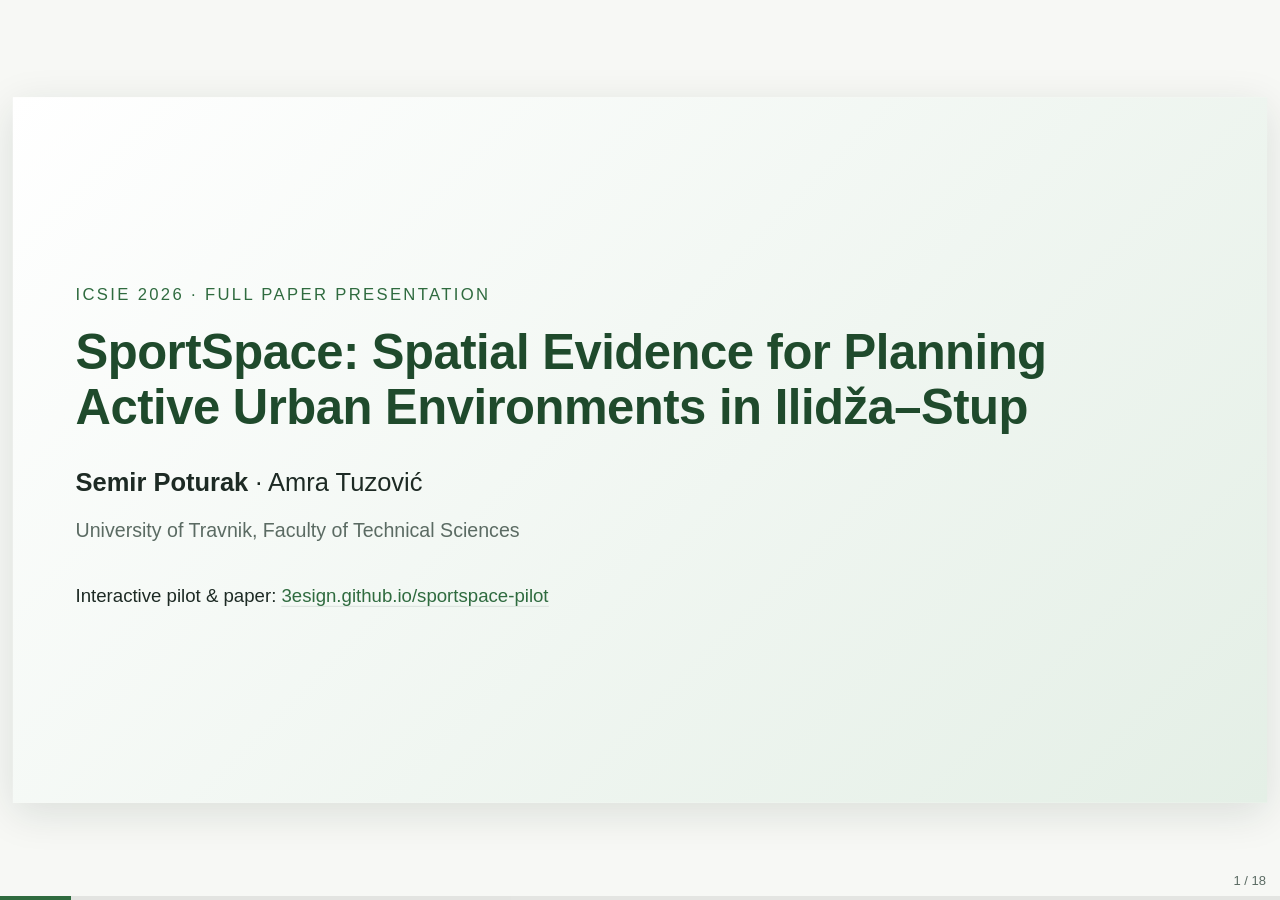
==== slides/index.html @ 4fdea3f3 "Add ICSIE 2026 conference slide deck" ====
<!DOCTYPE html>
<html lang="en">
<head>
<meta charset="utf-8">
<meta name="viewport" content="width=device-width, initial-scale=1">
<title>SportSpace — ICSIE 2026 presentation</title>
<meta name="description" content="SportSpace: Spatial Evidence for Planning Active Urban Environments in Ilidža–Stup. Conference slides, ICSIE 2026.">
<link rel="stylesheet" href="slides.css">
</head>
<body>
<main id="deck" aria-label="Slides">

<section class="slide title" data-notes="Greet. One sentence: this is a screening method for planning active urban environments, tested in Ilidža–Stup, with an honest account of where the results become sensitive.">
  <p class="kicker">ICSIE 2026 · Full paper presentation</p>
  <h1>SportSpace: Spatial Evidence for Planning Active Urban Environments in Ilidža–Stup</h1>
  <p class="authors"><strong>Semir Poturak</strong> · Amra Tuzović</p>
  <p class="affil">University of Travnik, Faculty of Technical Sciences</p>
  <p class="links">Interactive pilot &amp; paper: <a href="https://3esign.github.io/sportspace-pilot/">3esign.github.io/sportspace-pilot</a></p>
</section>

<section class="slide" data-notes="Frame the problem. A sports symbol on a map is not usable access, and usable access is not a health benefit. The planner needs to know which candidates deserve a closer look and which uncertainties could change the comparison.">
  <h2>A map symbol is not an opportunity</h2>
  <div class="cols">
    <div>
      <p class="lead">Planning for an active city connects places to play and exercise with the routes and conditions through which they are used.</p>
      <ul>
        <li>WHO (2018, 2020): active environments are part of health-oriented urban planning</li>
        <li>But mapped proximity alone does not establish <em>usable access</em> or <em>health benefit</em></li>
        <li>Early-stage question: which candidates merit examination, what does reaching them cost, what surrounds them, what could change the answer?</li>
      </ul>
    </div>
    <div class="callout">
      <h3>Three distinctions organise the study</h3>
      <ol>
        <li>Mapped candidate ≠ usable opportunity</li>
        <li>Modelled opportunity ≠ actual participation</li>
        <li>Health-relevant conditions ≠ demonstrated health effect</li>
      </ol>
    </div>
  </div>
</section>

<section class="slide" data-notes="Research question in one line. Then the contribution: not a new algorithm, not an evaluated intervention. A reproducible link from indicator to planning question to the evidence still missing.">
  <h2>Question and contribution</h2>
  <p class="lead question">How can modelled access, green context and historical environmental conditions be translated into transparent planning questions for sport and recreation, without treating them as verified participation or health outcomes?</p>
  <div class="cols three">
    <div class="card"><h3>Proximity</h3><p>Straight-line vs. network distance, per activity category</p></div>
    <div class="card"><h3>Green scale</h3><p>Sensitivity of travel-time / vegetation trade-offs to the buffer radius</p></div>
    <div class="card"><h3>Timing</h3><p>Pollutant-specific comparison of historical departure times</p></div>
  </div>
  <p class="note">Contribution: an applied, reproducible workflow that connects each indicator to a decision and to the evidence required before acting on it. No new routing algorithm, no evaluated intervention.</p>
</section>

<section class="slide" data-notes="Literature positioning, briefly. Four anchors: WHO for policy context, Geurs and van Wee for accessibility families, Yan et al. for pollution-aware routing which we do NOT replicate, Venter et al. for why vegetation is kept separate from air. Munzner: the interface is an instrument, not a validated intervention.">
  <h2>Where it sits in the literature</h2>
  <table class="lit">
    <tr><th>Strand</th><th>What we take from it</th><th>What we do not claim</th></tr>
    <tr><td>Health-oriented planning (WHO 2016, 2018, 2020)</td><td>Motivation to examine activity-supporting environments</td><td>A conversion from minutes or vegetation % to local health effect</td></tr>
    <tr><td>Accessibility measures (Geurs &amp; van Wee 2004)</td><td>Nearest, cumulative and decay-weighted families as complementary descriptions</td><td>Empirically calibrated local preferences</td></tr>
    <tr><td>Pollution-aware routing (Yan et al. 2024)</td><td>Environmental trade-offs in travel</td><td>Street-level routing from one regional time series</td></tr>
    <tr><td>Green space and air (Venter et al. 2024)</td><td>Vegetation kept separate from air quality</td><td>Vegetation % as a pollution reduction factor</td></tr>
    <tr><td>Visualization design (Munzner 2009)</td><td>Interface as analytical instrument</td><td>That the interface improves decisions</td></tr>
  </table>
</section>

<section class="slide" data-notes="Study design. The unit is an origin–destination pair, not a person. 20 synthetic grid origins, 12 OSM candidates, 240 pairs, 228 routable. Technical window, not an administrative boundary.">
  <h2>Study design: Ilidža–Stup pilot</h2>
  <div class="cols">
    <div>
      <ul class="stats">
        <li><b>20</b> synthetic origins (4 × 5 grid cell centres)</li>
        <li><b>12</b> mapped candidates: 8 playgrounds, 3 sports centres, 1 pitch</li>
        <li><b>240</b> origin–destination pairs, <b>228</b> routable</li>
        <li><b>19 / 20</b> routable origins; one origin has no modelled route</li>
        <li>Walking speed 1.2 m/s → t = L / 72 min</li>
        <li>350 m snapping limit; OSM oneway treated as directed</li>
      </ul>
      <p class="note">Technical window 18.300–18.352° E, 43.828–43.850° N. Not an administrative boundary, not an exhaustive inventory. Two close playground pairs (55 m, 40.7 m) kept separate in the baseline.</p>
    </div>
    <figure><img src="figures/figure1-study-geometry.png" alt="Study geometry: synthetic origins, candidate destinations and technical window"><figcaption>Study geometry, baseline graph.</figcaption></figure>
  </div>
</section>

<section class="slide" data-notes="Data sources. Emphasise mixed years: 2026 network, 2021 land cover and air. This is a declared scenario, not a simultaneously observed city. No station data substituted.">
  <h2>Data: secondary sources, mixed years by design</h2>
  <table>
    <tr><th>Input</th><th>Support</th><th>Role</th><th>Principal limitation</th></tr>
    <tr><td>OpenStreetMap network + destinations</td><td>Fixed 2026 snapshot</td><td>Walking distance, categories</td><td>Entrances, access, traversability not field-verified</td></tr>
    <tr><td>ESA WorldCover v200</td><td>2021, 10 m cells</td><td>Vegetation &amp; water in 100 / 300 / 500 m buffers</td><td>Does not establish shade or public access</td></tr>
    <tr><td>CAMS via Open-Meteo</td><td>8,760 h, 2021, one regional cell</td><td>PM2.5, PM10, NO2, O3 series</td><td>Cannot distinguish neighbouring routes</td></tr>
    <tr><td>ERA5 via Open-Meteo</td><td>8,760 h, 2021</td><td>Meteorological context</td><td>Regional model output, not microclimate</td></tr>
    <tr><td>Official Ilidža station pages</td><td>Documentary</td><td>Audit of available evidence</td><td>No matched authorised hourly archive</td></tr>
  </table>
  <p class="note">The 2026 network evaluated against 2021 environmental histories is a scenario, not a reconstruction of one observed year.</p>
</section>

<section class="slide" data-notes="Methods in one slide. Three accessibility measures within each activity category; Pareto on time and vegetation; concentration-time integral for outings. 1,620 parameter rows; 83,220 paired cases per pollutant and duration.">
  <h2>Method: three measures, one trade-off, one integral</h2>
  <div class="cols three">
    <div class="card">
      <h3>Accessibility</h3>
      <p>Nearest destination: straight-line vs. network</p>
      <p>Cumulative: N<sub>i</sub>(τ) = Σ<sub>j</sub> 1[t<sub>ij</sub> ≤ τ], τ = 10 / 20 / 30 min</p>
      <p>Potential: P<sub>i</sub>(h) = Σ<sub>j</sub> 2<sup>−t<sub>ij</sub>/h</sup>, h = 10 / 15 / 30 min</p>
    </div>
    <div class="card">
      <h3>Green trade-off</h3>
      <p>V<sub>j</sub>(r): vegetation % at r = 100 / 300 / 500 m</p>
      <p>Joint count with threshold g = 10 / 20 / 30 %</p>
      <p>Pareto set: minimise t<sub>ij</sub>, maximise V<sub>j</sub>(r)</p>
      <p><b>1,620</b> parameter rows; 57 radius comparisons per activity</p>
    </div>
    <div class="card">
      <h3>Outing scenarios</h3>
      <p>Departures 08:00 / 14:00 / 18:00, every 2021 date; stay 30 min (15, 60)</p>
      <p>E<sub>p</sub> = ∫<sub>0</sub><sup>T</sup> C<sub>p</sub>(s+u) du, T = 2t + d</p>
      <p><b>83,220</b> paired cases per pollutant; not inhaled dose</p>
    </div>
  </div>
  <p class="note">Equal destination weights. Thresholds are analytical scenarios, not health or planning standards.</p>
</section>

<section class="slide figure-slide" data-notes="This is the baseline screening scenario in space. Numbers at origins count qualifying playground candidates within 20 minutes with at least 20% vegetation in 300 m. Western origins: zero. One origin: no route. Note the overlapping triangles: the unresolved close pairs.">
  <h2>The screening scenario in space</h2>
  <figure class="big"><img src="figures/figure5-planning-map.png" alt="Spatial screening map: qualifying playground candidates per origin, vegetation and water classes"><figcaption>Playground candidates within 20 assumed walking minutes with ≥20 % vegetation in 300 m. Counts are candidate records at synthetic origins, not catchments or population coverage.</figcaption></figure>
</section>

<section class="slide" data-notes="Finding 1. Network distance changes the nearest candidate: 4 of 19 origins for playgrounds, 3 of 19 for sports centres, up to almost 10 minutes extra. The single pitch cannot change because there is no alternative.">
  <h2>Finding 1 · Network proximity changes the nearest destination</h2>
  <div class="cols">
    <table>
      <tr><th>Activity</th><th>Dest.</th><th>Changed nearest</th><th>Max extra time</th></tr>
      <tr><td>Playground</td><td>8</td><td><b>4 / 19</b></td><td>5.02 min</td></tr>
      <tr><td>Sports centre</td><td>3</td><td><b>3 / 19</b></td><td>9.98 min</td></tr>
      <tr><td>Sports pitch</td><td>1</td><td>0 / 19</td><td>0.00 min</td></tr>
      <tr><td>All, descriptive</td><td>12</td><td>5 / 19</td><td>6.67 min</td></tr>
    </table>
    <figure><img src="figures/figure2-network-choice.png" alt="Additional walking time from choosing the straight-line nearest destination"><figcaption>Extra modelled walking time when the straight-line nearest is chosen instead of the network nearest.</figcaption></figure>
  </div>
  <p class="note">Conditional on baseline directionality, snapping and 1.2 m/s. Describes this synthetic origin set, not the travel burdens of residents.</p>
</section>

<section class="slide" data-notes="Finding 2. Changing the vegetation buffer from 100 to 500 m changes the playground Pareto set in 20 of 57 comparisons. No change for sports centres or the pitch. Rounding sensitivity: 3/513 at 0.001 pp, 17/513 at 1 pp. Small numerical differences can flip individual memberships.">
  <h2>Finding 2 · The scale of green context changes the compromise set</h2>
  <div class="cols">
    <div>
      <ul class="stats">
        <li><b>20 / 57</b> playground Pareto sets change between 100 m and 500 m buffers</li>
        <li><b>0 / 57</b> for sports centres and for the single pitch</li>
        <li>1,539 of 1,620 parameter rows have a routable origin; 81 remain unknown</li>
        <li>Rounding vegetation to 0.001 pp: 3 / 513 sets change; to 1 pp: 17 / 513 (result becomes 19 / 57)</li>
      </ul>
      <p class="note">The broad finding persists; individual front membership can depend on small numerical differences. Not every difference is environmentally meaningful.</p>
    </div>
    <figure><img src="figures/figure3-radius-sensitivity.png" alt="Change in playground Pareto set between 100 and 500 m vegetation buffers"><figcaption>Pareto-set change per origin and time threshold.</figcaption></figure>
  </div>
</section>

<section class="slide" data-notes="Finding 3. Departure time comparisons differ between pollutants. PM and NO2 favour 14:00 in the 2021 record; ozone the opposite. No universally preferable departure. Retrospective: not a recommendation for today.">
  <h2>Finding 3 · Departure-time comparisons differ between pollutants</h2>
  <div class="cols">
    <table>
      <tr><th>Pollutant</th><th>Median E<sub>14:00</sub> − E<sub>08:00</sub> (µg·min/m³)</th><th>Strict min at 14:00</th></tr>
      <tr><td>PM2.5</td><td>−401.35</td><td>72.9 %</td></tr>
      <tr><td>PM10</td><td>−224.75</td><td>44.8 %</td></tr>
      <tr><td>NO2</td><td>−439.57</td><td>78.4 %</td></tr>
      <tr><td>O3</td><td><b>+2,389.75</b></td><td>0.6 %</td></tr>
    </table>
    <figure><img src="figures/figure4-departure-differences.png" alt="Paired concentration-time differences between departure times per pollutant"><figcaption>Medians and 10th–90th percentile ranges of 83,220 date–route scenarios per pollutant, 30-minute stay.</figcaption></figure>
  </div>
  <p class="note">All cases share one regional 2021 series. Retrospective; does not recommend 14:00 today, nor a cleaner street.</p>
</section>

<section class="slide" data-notes="Finding 4: the representation audit, added after review. Removing directionality shortens 125 of 228 routes by up to 11.45 min. Grouping the two unresolved pairs changes counts in 15 of 57 cases. Connectors are a median 2% of distance. All baseline distances reproduced independently.">
  <h2>Finding 4 · The representation itself is part of the result</h2>
  <div class="cols three">
    <div class="card"><h3>Directionality</h3><p>Removing graph direction rules shortens <b>125 / 228</b> routed pairs, max <b>11.45 min</b>. Sports-centre disagreement drops 3/19 → 2/19; playground set unchanged.</p></div>
    <div class="card"><h3>Candidate identity</h3><p>Grouping the two unresolved close playground pairs changes opportunity counts in <b>15 / 57</b> origin–threshold cases (by at most two).</p></div>
    <div class="card"><h3>Connectors</h3><p>Origin + destination connectors: median <b>2.13 %</b>, max <b>13.94 %</b> of baseline distance. All 20 origins satisfy 350 m snapping; 17 pass at 50 m, 19 at 100 m.</p></div>
  </div>
  <p class="note">Independent rerouting reproduces all baseline distances. A record count should not be presented as an inventory of independent venues.</p>
</section>

<section class="slide" data-notes="Controls and reproducibility. 4,380 nested-interval checks, no violations. Ten outputs regenerated twice offline, byte-identical by SHA-256. Node.js standard library, no npm dependencies. Station audit: official pages exist, no authorised hourly archive matched.">
  <h2>Controls and reproducibility</h2>
  <ul class="stats two-col">
    <li><b>4,380</b> nested-interval monotonicity checks: no violations</li>
    <li><b>80</b> origin–activity records and <b>1,620</b> rows verified; independent PM2.5 integration</li>
    <li><b>10</b> core outputs regenerated twice offline, SHA-256 identical</li>
    <li>Node.js standard library only, no npm dependencies</li>
    <li>Station audit: official Ilidža displays exist, no matched authorised archive → no validation claim</li>
    <li>Versioned analytical supplement with scripts, outputs, figures and manifests</li>
  </ul>
  <p class="note">Computational reproducibility, interpretive plausibility and real-world validity are three separate things. Tests and hashes establish only the first.</p>
</section>

<section class="slide" data-notes="From indicators to planning questions. This is the practical core. Each indicator maps to a concrete question, a permissible preliminary use, and what it does not establish. Example: the 9.98 minute sports-centre detour. Inspect the representation before proposing a physical connection.">
  <h2>From indicator to planning question</h2>
  <table class="compact">
    <tr><th>Indicator</th><th>Concrete question</th><th>Permissible preliminary use</th><th>Does not establish</th></tr>
    <tr><td>Network vs. straight-line; directional &amp; connector sensitivity</td><td>Is the detour due to the city or the representation?</td><td>Review connections, crossings, entrances in records</td><td>A missing crossing or a justified construction project</td></tr>
    <tr><td>Opportunity counts; unresolved grouping</td><td>How many distinct candidates remain?</td><td>Shortlist for documentary review (incl. physical education)</td><td>Capacity, suitability, permission, demand</td></tr>
    <tr><td>Vegetation share; radius-dependent Pareto</td><td>Immediate setting or wider neighbourhood?</td><td>Examine spatial context of alternatives</td><td>Shade, usable green area, design quality</td></tr>
    <tr><td>Pollutant-specific integrals; meteorology</td><td>Does the timing comparison change between pollutants?</td><td>Argue for temporal, pollutant-specific context</td><td>A safe time today or a cleaner route</td></tr>
    <tr><td>Access documentation gaps</td><td>Which missing fact could invalidate the shortlist?</td><td>Assign a focused verification task</td><td>Access merely because an object is mapped</td></tr>
  </table>
  <p class="note">Example: the 9.98-minute sports-centre detour first suggests inspecting a missing link. The directionality audit shows the comparison changes with graph assumptions, so the first action is to inspect the representation, not to propose a physical connection.</p>
</section>

<section class="slide" data-notes="Relevance to sport, PE and health. Planning: distribution and connection. Urban design: route and place quality. PE practice: can this activity be organised here for this group. Health is upstream and conditional. Opportunity is not participation.">
  <h2>Sport, physical education and health</h2>
  <div class="cols three">
    <div class="card"><h3>Urban planning</h3><p>Distribution and connection of potential activity settings</p></div>
    <div class="card"><h3>Urban design</h3><p>Quality and continuity of route and place</p></div>
    <div class="card"><h3>Sport &amp; PE practice</h3><p>Can a specific activity be organised here for a specific group?</p></div>
  </div>
  <p class="lead">SportSpace supplies preliminary spatial information to this shared problem: which candidates to check, which cost more travel in the model, which details matter before organising activity.</p>
  <p class="note">Equipment, group size, supervision, surface, toilets, opening hours and permissions remain outside the analysed data. Health is upstream and conditional: opportunity ≠ participation ≠ benefit. The model cannot balance exercise benefit against pollution risk.</p>
</section>

<section class="slide" data-notes="Limits, stated plainly. Synthetic origins do not represent population. Mixed years. Regional air cannot distinguish streets. Pedestrian semantics not field-verified. Future work stays within the existing-data boundary.">
  <h2>Limits and what comes next</h2>
  <div class="cols">
    <div>
      <h3>Limits</h3>
      <ul>
        <li>Synthetic origins: no population, schools, deprivation or demand</li>
        <li>2026 network vs. 2021 environment: a mixed-year scenario</li>
        <li>Regional air and meteorology cannot differentiate nearby paths</li>
        <li>Pedestrian semantics, topology and connectors not field-verified</li>
        <li>Candidate identities and access incompletely verified</li>
        <li>No participants, activity minutes or health outcomes observed</li>
      </ul>
    </div>
    <div>
      <h3>Next, within the existing-data boundary</h3>
      <ul>
        <li>Check pedestrian semantics and graph topology against source records</li>
        <li>Resolve close candidate identities; obtain documented venue properties</li>
        <li>Match authorised station archives if available</li>
        <li>Independently designed evaluation of decision usefulness</li>
      </ul>
      <p class="note">No CFD, new field campaigns or clinical research required for this contribution.</p>
    </div>
  </div>
</section>

<section class="slide" data-notes="Conclusion. Network representation, scale of green context and outing time can all change comparisons between mapped candidates. The defensible contribution: making the link from indicator to question to missing evidence explicit, before a map result becomes a design decision.">
  <h2>Conclusion</h2>
  <p class="lead">Network representation, the scale of vegetation context and the time of an assumed outing can each alter comparisons among mapped recreation candidates. Directionality and unresolved candidate identity do too.</p>
  <div class="callout">
    <p>The method organises the examination of <b>access, setting and timing</b> for sport and recreation, including the initial review of candidate settings for physical education.</p>
    <p>It cannot establish venue suitability, participation, equitable provision or health effects.</p>
    <p><b>Its defensible contribution:</b> making the link from an indicator to a planning question and the next necessary evidence explicit, before a map-based result is used as a design or programme decision.</p>
  </div>
</section>

<section class="slide title end" data-notes="Thank the audience. Point to the live pilot: 2D/3D map, layers, 12 departure scenarios, paper and supplement downloadable. BS / EN / TR.">
  <p class="kicker">Thank you</p>
  <h1>SportSpace</h1>
  <p class="authors">Semir Poturak · Amra Tuzović<br>University of Travnik, Faculty of Technical Sciences</p>
  <p class="links">
    Live pilot (2D/3D, BS / EN / TR, 12 outing scenarios):<br>
    <a href="https://3esign.github.io/sportspace-pilot/">3esign.github.io/sportspace-pilot</a><br>
    Paper, analytical supplement and data licences are downloadable from the Research panel.
  </p>
  <p class="affil small">Data: OpenStreetMap © contributors · ESA WorldCover 2021 (modified Copernicus Sentinel data) · CAMS and ERA5 via Open-Meteo · FHMZ BiH</p>
</section>

</main>

<div id="hud" aria-hidden="true">
  <div id="progress"><div id="bar"></div></div>
  <div id="counter"></div>
</div>
<aside id="notes" hidden><h4>Speaker notes</h4><p id="notes-text"></p></aside>
<div id="help" hidden>
  <p><b>Keys:</b> → / Space / PgDn next · ← / PgUp previous · Home / End · <b>F</b> fullscreen · <b>N</b> speaker notes · <b>O</b> overview · <b>?</b> this help · Esc close. Swipe on touch. Print to PDF with Ctrl+P.</p>
</div>
<script src="slides.js"></script>
</body>
</html>
---- slides/slides.css ----
:root {
  --bg: #f7f8f5;
  --paper: #ffffff;
  --ink: #1d2a24;
  --muted: #5b6b63;
  --line: #d9e0db;
  --accent: #2f6b3f;
  --accent-soft: #e4efe6;
  --accent-deep: #1f4a2c;
  --water: #9ec9d9;
  --slide-w: 1280px;
  --slide-h: 720px;
}
* { box-sizing: border-box; }
html, body { margin: 0; height: 100%; background: var(--bg); color: var(--ink);
  font-family: "Segoe UI", "Helvetica Neue", Arial, "Noto Sans", sans-serif; font-size: 20px; line-height: 1.35; }
a { color: var(--accent); text-decoration: none; border-bottom: 1px solid var(--line); }

#deck { position: fixed; inset: 0; overflow: hidden; }
.slide {
  position: absolute; left: 50%; top: 50%;
  width: var(--slide-w); height: var(--slide-h);
  transform: translate(-50%, -50%) scale(var(--scale, 1));
  transform-origin: center;
  background: var(--paper); padding: 48px 64px 56px;
  display: none; flex-direction: column; gap: 18px;
  box-shadow: 0 10px 40px rgba(20, 40, 30, .12);
  overflow: hidden;
}
.slide.active { display: flex; }
.slide::after {
  content: "SportSpace · Poturak & Tuzović · ICSIE 2026";
  position: absolute; left: 64px; bottom: 18px; font-size: 13px; color: var(--muted); letter-spacing: .02em;
}
.slide.title::after { content: ""; }

h1, h2, h3 { margin: 0; font-weight: 650; letter-spacing: -.01em; color: var(--accent-deep); }
h1 { font-size: 46px; line-height: 1.12; }
h2 { font-size: 34px; line-height: 1.15; padding-bottom: 10px; border-bottom: 2px solid var(--accent-soft); }
h3 { font-size: 21px; margin-bottom: 6px; }
p { margin: 0; }
ul, ol { margin: 0; padding-left: 1.2em; }
li { margin: 6px 0; }
.lead { font-size: 24px; line-height: 1.4; }
.question { font-style: italic; color: var(--accent-deep); border-left: 5px solid var(--accent); padding-left: 18px; }
.note { font-size: 16px; color: var(--muted); margin-top: auto; border-top: 1px solid var(--line); padding-top: 10px; }
.kicker { font-size: 17px; text-transform: uppercase; letter-spacing: .14em; color: var(--accent); }

.title { justify-content: center; background: linear-gradient(135deg, #ffffff 0%, var(--accent-soft) 100%); }
.title h1 { font-size: 50px; max-width: 1000px; }
.title .authors { font-size: 26px; margin-top: 14px; }
.title .affil { font-size: 20px; color: var(--muted); }
.title .links { font-size: 19px; margin-top: 22px; }
.title .small { font-size: 14px; margin-top: 30px; }
.end h1 { font-size: 64px; }

.cols { display: grid; grid-template-columns: 1fr 1fr; gap: 36px; align-items: start; flex: 1; min-height: 0; }
.cols.three { grid-template-columns: 1fr 1fr 1fr; gap: 24px; flex: 1; align-content: center; }
.card { background: var(--accent-soft); border-radius: 10px; padding: 24px 24px; font-size: 21px; height: 100%; }
.card p { margin: 10px 0; }
.callout { background: var(--accent-soft); border-left: 6px solid var(--accent); border-radius: 0 10px 10px 0; padding: 20px 24px; font-size: 21px; }
.callout p { margin: 10px 0; }
.callout ol li { margin: 10px 0; font-size: 22px; }

.stats { list-style: none; padding: 0; font-size: 21px; }
.stats li { padding: 6px 0 6px 16px; border-left: 3px solid var(--accent-soft); margin: 4px 0; }
.stats b { color: var(--accent-deep); font-size: 1.15em; }
.stats.two-col { display: grid; grid-template-columns: 1fr 1fr; gap: 0 32px; }

table { border-collapse: collapse; width: 100%; font-size: 17px; }
th, td { text-align: left; padding: 8px 10px; border-bottom: 1px solid var(--line); vertical-align: top; }
th { background: var(--accent-soft); color: var(--accent-deep); font-weight: 650; }
td b { color: var(--accent-deep); }
table.lit td, table.lit th { font-size: 18px; padding: 11px 12px; }
table.compact td, table.compact th { font-size: 18px; padding: 11px 12px; }
.cols > table { font-size: 19px; }
.cols > table th, .cols > table td { padding: 10px 12px; }

figure { margin: 0; display: flex; flex-direction: column; align-items: center; gap: 8px; min-height: 0; }
figure img { max-width: 100%; max-height: 430px; object-fit: contain; border: 1px solid var(--line); border-radius: 6px; background: #fff; }
figcaption { font-size: 14px; color: var(--muted); text-align: center; }
.figure-slide figure.big { flex: 1; min-height: 0; justify-content: center; }
.figure-slide figure.big img { max-height: 520px; }

#hud { position: fixed; left: 0; right: 0; bottom: 0; z-index: 5; pointer-events: none; }
#progress { height: 4px; background: rgba(0,0,0,.08); }
#bar { height: 100%; width: 0; background: var(--accent); transition: width .25s; }
#counter { position: fixed; right: 14px; bottom: 10px; font-size: 13px; color: var(--muted); }

#notes { position: fixed; left: 0; right: 0; bottom: 0; z-index: 6; background: #1d2a24; color: #e8efe9;
  padding: 14px 24px 18px; font-size: 17px; max-height: 32vh; overflow: auto; border-top: 3px solid var(--accent); }
#notes h4 { margin: 0 0 6px; font-size: 12px; letter-spacing: .12em; text-transform: uppercase; color: #9fc5a9; }
#help { position: fixed; left: 50%; top: 50%; transform: translate(-50%, -50%); z-index: 7; background: #fff;
  border: 1px solid var(--line); border-radius: 10px; padding: 20px 26px; max-width: 640px; font-size: 17px; box-shadow: 0 10px 40px rgba(0,0,0,.2); }

body.overview #deck { overflow: auto; display: grid; grid-template-columns: repeat(3, 1fr); gap: 20px; padding: 20px; align-content: start; }
body.overview .slide { display: flex; position: relative; left: auto; top: auto; transform: scale(.31); transform-origin: top left;
  width: var(--slide-w); height: var(--slide-h); margin-bottom: calc(var(--slide-h) * -.69); margin-right: calc(var(--slide-w) * -.69); cursor: pointer; }
body.overview .slide.active { outline: 6px solid var(--accent); }

@media print {
  @page { size: 1280px 720px; margin: 0; }
  html, body { background: #fff; }
  #deck { position: static; overflow: visible; }
  .slide { display: flex; position: relative; left: auto; top: auto; transform: none; box-shadow: none;
    page-break-after: always; break-after: page; margin: 0; }
  #hud, #notes, #help { display: none !important; }
}
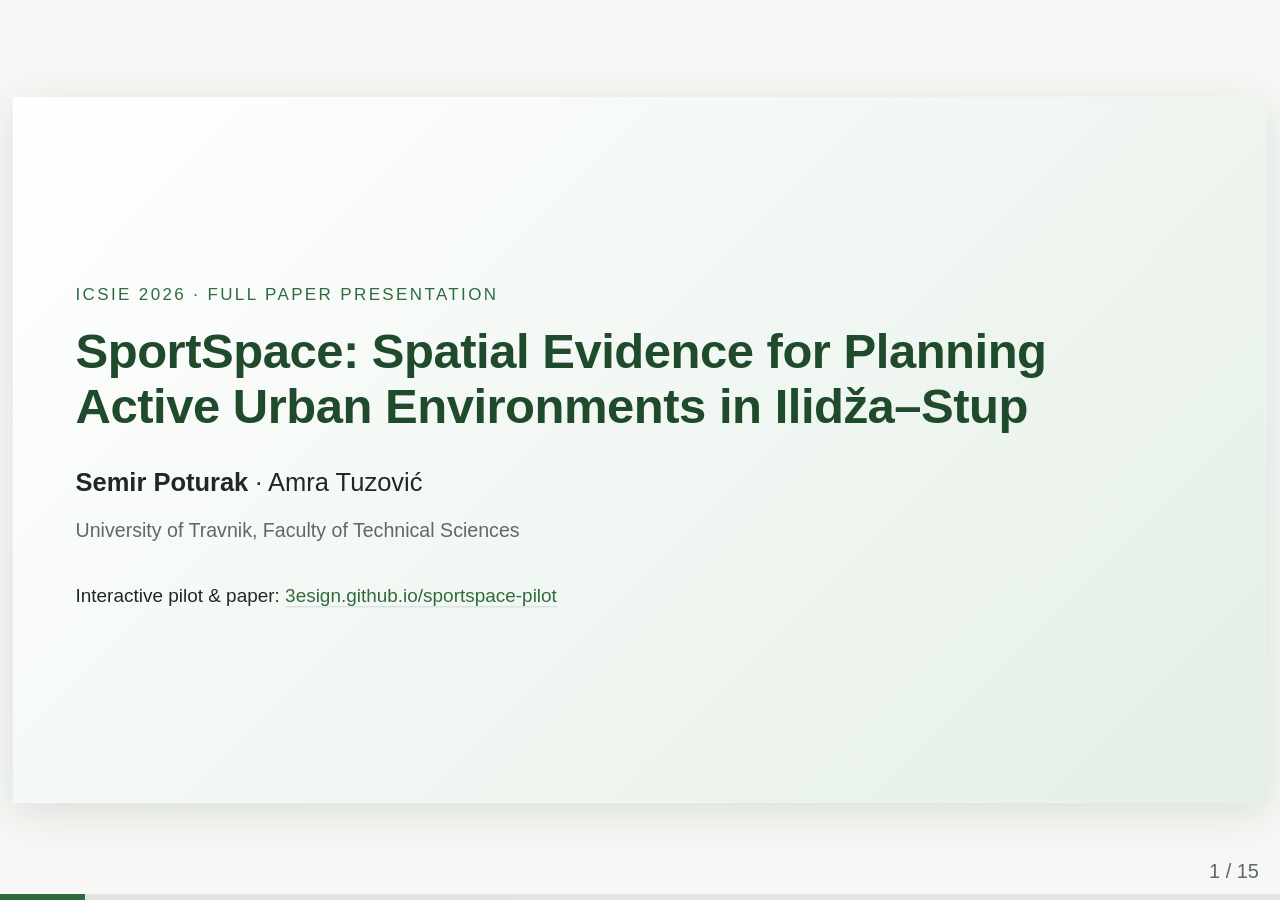
==== commit 39255dbe: "Slides: 15 slides at PowerPoint 16:9, bundled PDF" ====
--- a/slides/index.html
+++ b/slides/index.html
@@ -40,60 +40,44 @@
   </div>
 </section>
 
-<section class="slide" data-notes="Research question in one line. Then the contribution: not a new algorithm, not an evaluated intervention. A reproducible link from indicator to planning question to the evidence still missing.">
-  <h2>Question and contribution</h2>
+<section class="slide qpos" data-notes="Research question in one line, then the contribution: not a new algorithm, not an evaluated intervention, but a reproducible link from indicator to planning question to the evidence still missing. Literature anchors: WHO for policy context, Geurs and van Wee for accessibility families, Yan et al. for pollution-aware routing which we do not replicate, Venter et al. for why vegetation stays separate from air, Munzner for the interface as instrument.">
+  <h2>Question, contribution and position</h2>
   <p class="lead question">How can modelled access, green context and historical environmental conditions be translated into transparent planning questions for sport and recreation, without treating them as verified participation or health outcomes?</p>
   <div class="cols three">
     <div class="card"><h3>Proximity</h3><p>Straight-line vs. network distance, per activity category</p></div>
-    <div class="card"><h3>Green scale</h3><p>Sensitivity of travel-time / vegetation trade-offs to the buffer radius</p></div>
+    <div class="card"><h3>Green scale</h3><p>Sensitivity of travel-time / vegetation trade-offs to buffer radius</p></div>
     <div class="card"><h3>Timing</h3><p>Pollutant-specific comparison of historical departure times</p></div>
   </div>
-  <p class="note">Contribution: an applied, reproducible workflow that connects each indicator to a decision and to the evidence required before acting on it. No new routing algorithm, no evaluated intervention.</p>
-</section>
-
-<section class="slide" data-notes="Literature positioning, briefly. Four anchors: WHO for policy context, Geurs and van Wee for accessibility families, Yan et al. for pollution-aware routing which we do NOT replicate, Venter et al. for why vegetation is kept separate from air. Munzner: the interface is an instrument, not a validated intervention.">
-  <h2>Where it sits in the literature</h2>
   <table class="lit">
-    <tr><th>Strand</th><th>What we take from it</th><th>What we do not claim</th></tr>
-    <tr><td>Health-oriented planning (WHO 2016, 2018, 2020)</td><td>Motivation to examine activity-supporting environments</td><td>A conversion from minutes or vegetation % to local health effect</td></tr>
-    <tr><td>Accessibility measures (Geurs &amp; van Wee 2004)</td><td>Nearest, cumulative and decay-weighted families as complementary descriptions</td><td>Empirically calibrated local preferences</td></tr>
-    <tr><td>Pollution-aware routing (Yan et al. 2024)</td><td>Environmental trade-offs in travel</td><td>Street-level routing from one regional time series</td></tr>
-    <tr><td>Green space and air (Venter et al. 2024)</td><td>Vegetation kept separate from air quality</td><td>Vegetation % as a pollution reduction factor</td></tr>
-    <tr><td>Visualization design (Munzner 2009)</td><td>Interface as analytical instrument</td><td>That the interface improves decisions</td></tr>
+    <tr><th>Strand</th><th>Taken from it</th><th>Not claimed</th></tr>
+    <tr><td>Health-oriented planning (WHO 2016–2020)</td><td>Motivation to examine activity-supporting environments</td><td>Conversion from minutes or vegetation % to health effect</td></tr>
+    <tr><td>Accessibility measures (Geurs &amp; van Wee 2004)</td><td>Nearest, cumulative, decay-weighted as complementary</td><td>Calibrated local preferences</td></tr>
+    <tr><td>Pollution-aware routing (Yan 2024) · Green &amp; air (Venter 2024) · Vis design (Munzner 2009)</td><td>Trade-offs in travel; vegetation separate from air; interface as instrument</td><td>Street-level routing; vegetation as pollution reducer; proof the interface improves decisions</td></tr>
   </table>
-</section>
-
-<section class="slide" data-notes="Study design. The unit is an origin–destination pair, not a person. 20 synthetic grid origins, 12 OSM candidates, 240 pairs, 228 routable. Technical window, not an administrative boundary.">
-  <h2>Study design: Ilidža–Stup pilot</h2>
+  <p class="note">Contribution: an applied, reproducible workflow connecting each indicator to a decision and to the evidence required before acting on it.</p>
+</section>
+<section class="slide design" data-notes="Study design and data. The unit is an origin–destination pair, not a person: 20 synthetic grid origins, 12 OSM candidates, 240 pairs, 228 routable. Technical window, not an administrative boundary. Emphasise mixed years: 2026 network, 2021 land cover and air. A declared scenario, not a simultaneously observed city. No station data substituted.">
+  <h2>Study design and data: Ilidža–Stup pilot</h2>
   <div class="cols">
     <div>
       <ul class="stats">
-        <li><b>20</b> synthetic origins (4 × 5 grid cell centres)</li>
+        <li><b>20</b> synthetic origins (4 × 5 grid cell centres) · <b>19</b> routable</li>
         <li><b>12</b> mapped candidates: 8 playgrounds, 3 sports centres, 1 pitch</li>
         <li><b>240</b> origin–destination pairs, <b>228</b> routable</li>
-        <li><b>19 / 20</b> routable origins; one origin has no modelled route</li>
-        <li>Walking speed 1.2 m/s → t = L / 72 min</li>
-        <li>350 m snapping limit; OSM oneway treated as directed</li>
-      </ul>
-      <p class="note">Technical window 18.300–18.352° E, 43.828–43.850° N. Not an administrative boundary, not an exhaustive inventory. Two close playground pairs (55 m, 40.7 m) kept separate in the baseline.</p>
-    </div>
-    <figure><img src="figures/figure1-study-geometry.png" alt="Study geometry: synthetic origins, candidate destinations and technical window"><figcaption>Study geometry, baseline graph.</figcaption></figure>
-  </div>
-</section>
-
-<section class="slide" data-notes="Data sources. Emphasise mixed years: 2026 network, 2021 land cover and air. This is a declared scenario, not a simultaneously observed city. No station data substituted.">
-  <h2>Data: secondary sources, mixed years by design</h2>
-  <table>
-    <tr><th>Input</th><th>Support</th><th>Role</th><th>Principal limitation</th></tr>
-    <tr><td>OpenStreetMap network + destinations</td><td>Fixed 2026 snapshot</td><td>Walking distance, categories</td><td>Entrances, access, traversability not field-verified</td></tr>
-    <tr><td>ESA WorldCover v200</td><td>2021, 10 m cells</td><td>Vegetation &amp; water in 100 / 300 / 500 m buffers</td><td>Does not establish shade or public access</td></tr>
-    <tr><td>CAMS via Open-Meteo</td><td>8,760 h, 2021, one regional cell</td><td>PM2.5, PM10, NO2, O3 series</td><td>Cannot distinguish neighbouring routes</td></tr>
-    <tr><td>ERA5 via Open-Meteo</td><td>8,760 h, 2021</td><td>Meteorological context</td><td>Regional model output, not microclimate</td></tr>
-    <tr><td>Official Ilidža station pages</td><td>Documentary</td><td>Audit of available evidence</td><td>No matched authorised hourly archive</td></tr>
-  </table>
-  <p class="note">The 2026 network evaluated against 2021 environmental histories is a scenario, not a reconstruction of one observed year.</p>
-</section>
-
+        <li>Walking 1.2 m/s · 350 m snapping · OSM oneway treated as directed</li>
+      </ul>
+      <table>
+        <tr><th>Input</th><th>Support</th><th>Limitation</th></tr>
+        <tr><td>OpenStreetMap network + destinations</td><td>2026 snapshot</td><td>Entrances, access not field-verified</td></tr>
+        <tr><td>ESA WorldCover v200</td><td>2021, 10 m</td><td>No shade or public-access information</td></tr>
+        <tr><td>CAMS + ERA5 via Open-Meteo</td><td>8,760 h, 2021, one cell</td><td>Cannot distinguish neighbouring routes</td></tr>
+        <tr><td>Official Ilidža station pages</td><td>Documentary</td><td>No matched authorised hourly archive</td></tr>
+      </table>
+    </div>
+    <figure><img src="figures/figure1-study-geometry.png" alt="Study geometry: synthetic origins, candidate destinations and technical window"><figcaption>Study geometry, baseline graph. Technical window 18.300–18.352° E, 43.828–43.850° N.</figcaption></figure>
+  </div>
+  <p class="note">A 2026 network evaluated against 2021 environmental histories is a declared scenario, not a reconstruction of one observed year.</p>
+</section>
 <section class="slide" data-notes="Methods in one slide. Three accessibility measures within each activity category; Pareto on time and vegetation; concentration-time integral for outings. 1,620 parameter rows; 83,220 paired cases per pollutant and duration.">
   <h2>Method: three measures, one trade-off, one integral</h2>
   <div class="cols three">
@@ -245,28 +229,19 @@
   </div>
 </section>
 
-<section class="slide" data-notes="Conclusion. Network representation, scale of green context and outing time can all change comparisons between mapped candidates. The defensible contribution: making the link from indicator to question to missing evidence explicit, before a map result becomes a design decision.">
+<section class="slide end-conclusion" data-notes="Conclusion: network representation, scale of green context and outing time can all change comparisons between mapped candidates. The defensible contribution: making the link from indicator to question to missing evidence explicit before a map result becomes a design decision. Thank the audience and point to the live pilot: 2D/3D map, 12 departure scenarios, paper and supplement downloadable, BS / EN / TR.">
   <h2>Conclusion</h2>
   <p class="lead">Network representation, the scale of vegetation context and the time of an assumed outing can each alter comparisons among mapped recreation candidates. Directionality and unresolved candidate identity do too.</p>
   <div class="callout">
-    <p>The method organises the examination of <b>access, setting and timing</b> for sport and recreation, including the initial review of candidate settings for physical education.</p>
-    <p>It cannot establish venue suitability, participation, equitable provision or health effects.</p>
-    <p><b>Its defensible contribution:</b> making the link from an indicator to a planning question and the next necessary evidence explicit, before a map-based result is used as a design or programme decision.</p>
-  </div>
-</section>
-
-<section class="slide title end" data-notes="Thank the audience. Point to the live pilot: 2D/3D map, layers, 12 departure scenarios, paper and supplement downloadable. BS / EN / TR.">
-  <p class="kicker">Thank you</p>
-  <h1>SportSpace</h1>
-  <p class="authors">Semir Poturak · Amra Tuzović<br>University of Travnik, Faculty of Technical Sciences</p>
-  <p class="links">
-    Live pilot (2D/3D, BS / EN / TR, 12 outing scenarios):<br>
-    <a href="https://3esign.github.io/sportspace-pilot/">3esign.github.io/sportspace-pilot</a><br>
-    Paper, analytical supplement and data licences are downloadable from the Research panel.
-  </p>
-  <p class="affil small">Data: OpenStreetMap © contributors · ESA WorldCover 2021 (modified Copernicus Sentinel data) · CAMS and ERA5 via Open-Meteo · FHMZ BiH</p>
-</section>
-
+    <p>The method organises the examination of <b>access, setting and timing</b> for sport and recreation, including the initial review of candidate settings for physical education. It cannot establish venue suitability, participation, equitable provision or health effects.</p>
+    <p><b>Defensible contribution:</b> making the link from an indicator to a planning question and the next necessary evidence explicit, before a map-based result becomes a design or programme decision.</p>
+  </div>
+  <div class="thanks">
+    <div><p class="kicker">Thank you</p><p class="authors">Semir Poturak · Amra Tuzović · University of Travnik, Faculty of Technical Sciences</p></div>
+    <div class="links">Live pilot, paper and supplement (BS / EN / TR):<br><a href="https://3esign.github.io/sportspace-pilot/">3esign.github.io/sportspace-pilot</a></div>
+  </div>
+  <p class="note small">Data: OpenStreetMap © contributors · ESA WorldCover 2021 (modified Copernicus Sentinel data) · CAMS and ERA5 via Open-Meteo · FHMZ BiH</p>
+</section>
 </main>
 
 <div id="hud" aria-hidden="true">
--- a/slides/slides.css
+++ b/slides/slides.css
@@ -8,13 +8,13 @@
   --accent-soft: #e4efe6;
   --accent-deep: #1f4a2c;
   --water: #9ec9d9;
-  --slide-w: 1280px;
-  --slide-h: 720px;
+  --slide-w: 1920px;
+  --slide-h: 1080px;
 }
 * { box-sizing: border-box; }
 html, body { margin: 0; height: 100%; background: var(--bg); color: var(--ink);
-  font-family: "Segoe UI", "Helvetica Neue", Arial, "Noto Sans", sans-serif; font-size: 20px; line-height: 1.35; }
-a { color: var(--accent); text-decoration: none; border-bottom: 1px solid var(--line); }
+  font-family: "Segoe UI", "Helvetica Neue", Arial, "Noto Sans", sans-serif; font-size: 30px; line-height: 1.35; }
+a { color: var(--accent); text-decoration: none; border-bottom: 2px solid var(--line); }
 
 #deck { position: fixed; inset: 0; overflow: hidden; }
 .slide {
@@ -22,87 +22,105 @@
   width: var(--slide-w); height: var(--slide-h);
   transform: translate(-50%, -50%) scale(var(--scale, 1));
   transform-origin: center;
-  background: var(--paper); padding: 48px 64px 56px;
-  display: none; flex-direction: column; gap: 18px;
-  box-shadow: 0 10px 40px rgba(20, 40, 30, .12);
+  background: var(--paper); padding: 72px 96px 84px;
+  display: none; flex-direction: column; gap: 27px;
+  box-shadow: 0 15px 60px rgba(20, 40, 30, .12);
   overflow: hidden;
 }
 .slide.active { display: flex; }
 .slide::after {
   content: "SportSpace · Poturak & Tuzović · ICSIE 2026";
-  position: absolute; left: 64px; bottom: 18px; font-size: 13px; color: var(--muted); letter-spacing: .02em;
+  position: absolute; left: 96px; bottom: 27px; font-size: 20px; color: var(--muted); letter-spacing: .02em;
 }
 .slide.title::after { content: ""; }
 
 h1, h2, h3 { margin: 0; font-weight: 650; letter-spacing: -.01em; color: var(--accent-deep); }
-h1 { font-size: 46px; line-height: 1.12; }
-h2 { font-size: 34px; line-height: 1.15; padding-bottom: 10px; border-bottom: 2px solid var(--accent-soft); }
-h3 { font-size: 21px; margin-bottom: 6px; }
+h1 { font-size: 69px; line-height: 1.12; }
+h2 { font-size: 51px; line-height: 1.15; padding-bottom: 15px; border-bottom: 3px solid var(--accent-soft); }
+h3 { font-size: 32px; margin-bottom: 9px; }
 p { margin: 0; }
 ul, ol { margin: 0; padding-left: 1.2em; }
-li { margin: 6px 0; }
-.lead { font-size: 24px; line-height: 1.4; }
-.question { font-style: italic; color: var(--accent-deep); border-left: 5px solid var(--accent); padding-left: 18px; }
-.note { font-size: 16px; color: var(--muted); margin-top: auto; border-top: 1px solid var(--line); padding-top: 10px; }
-.kicker { font-size: 17px; text-transform: uppercase; letter-spacing: .14em; color: var(--accent); }
+li { margin: 9px 0; }
+.lead { font-size: 36px; line-height: 1.4; }
+.question { font-style: italic; color: var(--accent-deep); border-left: 8px solid var(--accent); padding-left: 27px; }
+.note { font-size: 24px; color: var(--muted); margin-top: auto; border-top: 2px solid var(--line); padding-top: 15px; }
+.kicker { font-size: 26px; text-transform: uppercase; letter-spacing: .14em; color: var(--accent); }
 
 .title { justify-content: center; background: linear-gradient(135deg, #ffffff 0%, var(--accent-soft) 100%); }
-.title h1 { font-size: 50px; max-width: 1000px; }
-.title .authors { font-size: 26px; margin-top: 14px; }
-.title .affil { font-size: 20px; color: var(--muted); }
-.title .links { font-size: 19px; margin-top: 22px; }
-.title .small { font-size: 14px; margin-top: 30px; }
-.end h1 { font-size: 64px; }
+.title h1 { font-size: 75px; max-width: 1500px; }
+.title .authors { font-size: 39px; margin-top: 21px; }
+.title .affil { font-size: 30px; color: var(--muted); }
+.title .links { font-size: 29px; margin-top: 33px; }
+.title .small { font-size: 21px; margin-top: 45px; }
+.end h1 { font-size: 96px; }
 
-.cols { display: grid; grid-template-columns: 1fr 1fr; gap: 36px; align-items: start; flex: 1; min-height: 0; }
-.cols.three { grid-template-columns: 1fr 1fr 1fr; gap: 24px; flex: 1; align-content: center; }
-.card { background: var(--accent-soft); border-radius: 10px; padding: 24px 24px; font-size: 21px; height: 100%; }
-.card p { margin: 10px 0; }
-.callout { background: var(--accent-soft); border-left: 6px solid var(--accent); border-radius: 0 10px 10px 0; padding: 20px 24px; font-size: 21px; }
-.callout p { margin: 10px 0; }
-.callout ol li { margin: 10px 0; font-size: 22px; }
+.cols { display: grid; grid-template-columns: 1fr 1fr; gap: 54px; align-items: start; flex: 1; min-height: 0; }
+.cols.three { grid-template-columns: 1fr 1fr 1fr; gap: 36px; flex: 1; align-content: center; }
+.card { background: var(--accent-soft); border-radius: 15px; padding: 36px 36px; font-size: 32px; height: 100%; }
+.card p { margin: 15px 0; }
+.callout { background: var(--accent-soft); border-left: 9px solid var(--accent); border-radius: 0 15px 15px 0; padding: 30px 36px; font-size: 32px; }
+.callout p { margin: 15px 0; }
+.callout ol li { margin: 15px 0; font-size: 33px; }
 
-.stats { list-style: none; padding: 0; font-size: 21px; }
-.stats li { padding: 6px 0 6px 16px; border-left: 3px solid var(--accent-soft); margin: 4px 0; }
+.stats { list-style: none; padding: 0; font-size: 32px; }
+.stats li { padding: 9px 0 9px 24px; border-left: 5px solid var(--accent-soft); margin: 6px 0; }
 .stats b { color: var(--accent-deep); font-size: 1.15em; }
-.stats.two-col { display: grid; grid-template-columns: 1fr 1fr; gap: 0 32px; }
+.stats.two-col { display: grid; grid-template-columns: 1fr 1fr; gap: 0 48px; }
 
-table { border-collapse: collapse; width: 100%; font-size: 17px; }
-th, td { text-align: left; padding: 8px 10px; border-bottom: 1px solid var(--line); vertical-align: top; }
+table { border-collapse: collapse; width: 100%; font-size: 26px; }
+th, td { text-align: left; padding: 12px 15px; border-bottom: 2px solid var(--line); vertical-align: top; }
 th { background: var(--accent-soft); color: var(--accent-deep); font-weight: 650; }
 td b { color: var(--accent-deep); }
-table.lit td, table.lit th { font-size: 18px; padding: 11px 12px; }
-table.compact td, table.compact th { font-size: 18px; padding: 11px 12px; }
-.cols > table { font-size: 19px; }
-.cols > table th, .cols > table td { padding: 10px 12px; }
+table.lit td, table.lit th { font-size: 27px; padding: 17px 18px; }
+table.compact td, table.compact th { font-size: 27px; padding: 17px 18px; }
+.cols > table { font-size: 29px; }
+.cols > table th, .cols > table td { padding: 15px 18px; }
 
-figure { margin: 0; display: flex; flex-direction: column; align-items: center; gap: 8px; min-height: 0; }
-figure img { max-width: 100%; max-height: 430px; object-fit: contain; border: 1px solid var(--line); border-radius: 6px; background: #fff; }
-figcaption { font-size: 14px; color: var(--muted); text-align: center; }
+figure { margin: 0; display: flex; flex-direction: column; align-items: center; gap: 12px; min-height: 0; }
+figure img { max-width: 100%; max-height: 645px; object-fit: contain; border: 2px solid var(--line); border-radius: 9px; background: #fff; }
+figcaption { font-size: 21px; color: var(--muted); text-align: center; }
 .figure-slide figure.big { flex: 1; min-height: 0; justify-content: center; }
-.figure-slide figure.big img { max-height: 520px; }
+.figure-slide figure.big img { max-height: 780px; }
 
 #hud { position: fixed; left: 0; right: 0; bottom: 0; z-index: 5; pointer-events: none; }
-#progress { height: 4px; background: rgba(0,0,0,.08); }
+#progress { height: 6px; background: rgba(0,0,0,.08); }
 #bar { height: 100%; width: 0; background: var(--accent); transition: width .25s; }
-#counter { position: fixed; right: 14px; bottom: 10px; font-size: 13px; color: var(--muted); }
+#counter { position: fixed; right: 21px; bottom: 15px; font-size: 20px; color: var(--muted); }
 
 #notes { position: fixed; left: 0; right: 0; bottom: 0; z-index: 6; background: #1d2a24; color: #e8efe9;
-  padding: 14px 24px 18px; font-size: 17px; max-height: 32vh; overflow: auto; border-top: 3px solid var(--accent); }
-#notes h4 { margin: 0 0 6px; font-size: 12px; letter-spacing: .12em; text-transform: uppercase; color: #9fc5a9; }
+  padding: 21px 36px 27px; font-size: 26px; max-height: 32vh; overflow: auto; border-top: 5px solid var(--accent); }
+#notes h4 { margin: 0 0 9px; font-size: 18px; letter-spacing: .12em; text-transform: uppercase; color: #9fc5a9; }
 #help { position: fixed; left: 50%; top: 50%; transform: translate(-50%, -50%); z-index: 7; background: #fff;
-  border: 1px solid var(--line); border-radius: 10px; padding: 20px 26px; max-width: 640px; font-size: 17px; box-shadow: 0 10px 40px rgba(0,0,0,.2); }
+  border: 2px solid var(--line); border-radius: 15px; padding: 30px 39px; max-width: 960px; font-size: 26px; box-shadow: 0 15px 60px rgba(0,0,0,.2); }
 
-body.overview #deck { overflow: auto; display: grid; grid-template-columns: repeat(3, 1fr); gap: 20px; padding: 20px; align-content: start; }
-body.overview .slide { display: flex; position: relative; left: auto; top: auto; transform: scale(.31); transform-origin: top left;
-  width: var(--slide-w); height: var(--slide-h); margin-bottom: calc(var(--slide-h) * -.69); margin-right: calc(var(--slide-w) * -.69); cursor: pointer; }
-body.overview .slide.active { outline: 6px solid var(--accent); }
+body.overview #deck { overflow: auto; display: grid; grid-template-columns: repeat(3, 1fr); gap: 30px; padding: 30px; align-content: start; }
+body.overview .slide { display: flex; position: relative; left: auto; top: auto; transform: scale(.2); transform-origin: top left;
+  width: var(--slide-w); height: var(--slide-h); margin-bottom: calc(var(--slide-h) * -.8); margin-right: calc(var(--slide-w) * -.8); cursor: pointer; }
+body.overview .slide.active { outline: 9px solid var(--accent); }
 
 @media print {
-  @page { size: 1280px 720px; margin: 0; }
+  @page { size: 13.333in 7.5in; margin: 0; }
   html, body { background: #fff; }
   #deck { position: static; overflow: visible; }
   .slide { display: flex; position: relative; left: auto; top: auto; transform: none; box-shadow: none;
     page-break-after: always; break-after: page; margin: 0; }
   #hud, #notes, #help { display: none !important; }
 }
+
+.thanks { display: grid; grid-template-columns: 1fr auto; gap: 36px; align-items: end; margin-top: auto; }
+.thanks .authors { font-size: 27px; margin-top: 6px; }
+.thanks .links { font-size: 24px; text-align: right; }
+.note.small { font-size: 18px; margin-top: 12px; }
+.end-conclusion .callout { font-size: 27px; }
+.design .cols { grid-template-columns: 1.25fr 1fr; }
+.design .stats { font-size: 25px; }
+.design .stats li { padding: 4px 0 4px 18px; margin: 2px 0; }
+.design .cols > table { font-size: 22px; }
+.design .cols > table th, .design .cols > table td { padding: 8px 12px; }
+.design figure img { max-height: 700px; }
+.qpos { gap: 20px; }
+.qpos .lead { font-size: 28px; }
+.qpos .cols.three { flex: 0 0 auto; }
+.qpos .card { font-size: 24px; padding: 18px 24px; }
+.qpos .card h3 { font-size: 26px; }
+.qpos table.lit td, .qpos table.lit th { font-size: 22px; padding: 10px 14px; }
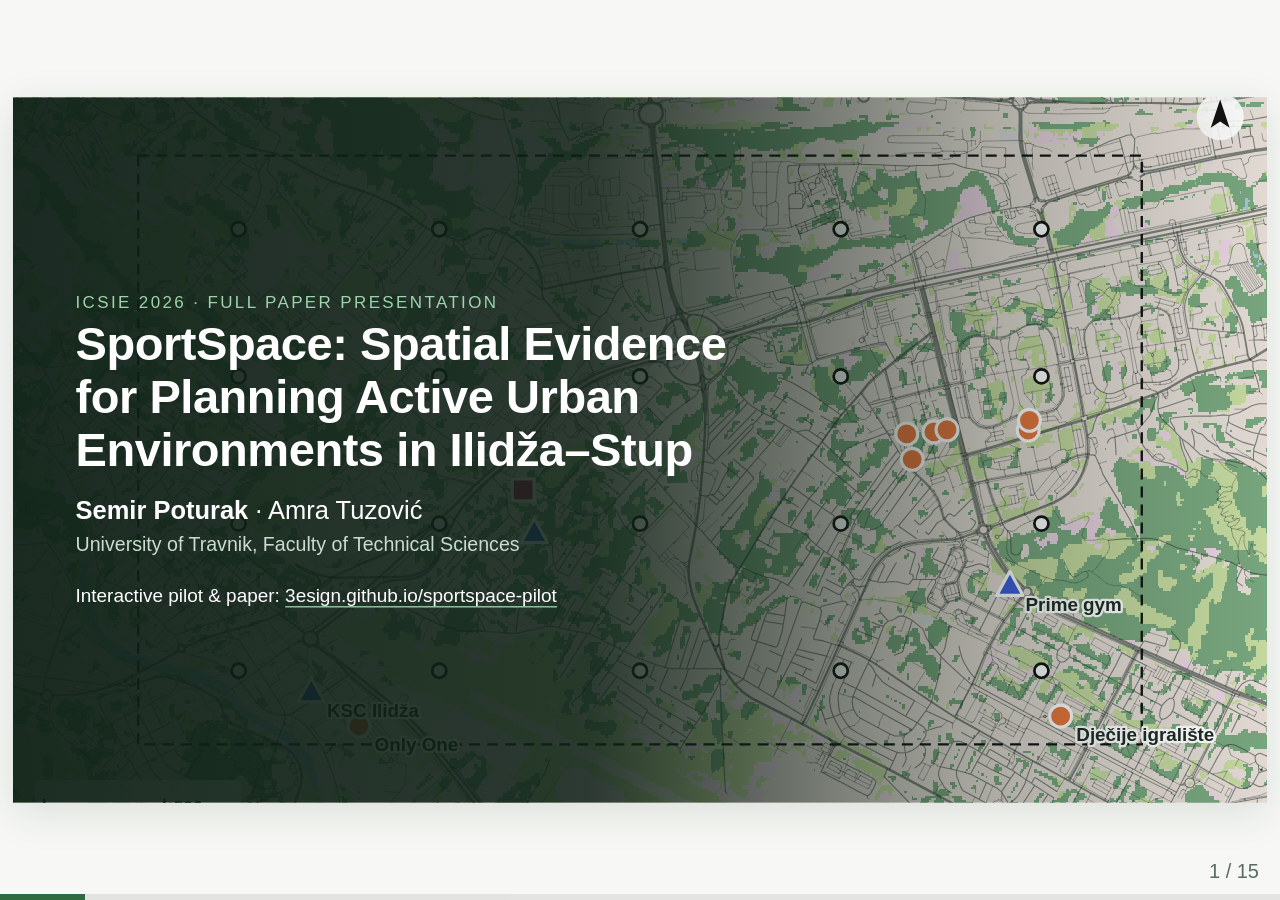
==== commit 5548657c: "Slides: data-driven maps and charts (land cover, walking-time network, routed comparisons, green buf" ====
--- a/slides/index.html
+++ b/slides/index.html
@@ -10,36 +10,34 @@
 <body>
 <main id="deck" aria-label="Slides">
 
-<section class="slide title" data-notes="Greet. One sentence: this is a screening method for planning active urban environments, tested in Ilidža–Stup, with an honest account of where the results become sensitive.">
+<section class="slide title hero" data-notes="Greet. One sentence: this is a screening method for planning active urban environments, tested in Ilidža–Stup, with an honest account of where the results become sensitive.">
+  <img class="bg" src="figures/v-map-hero.svg" alt="">
+  <div class="veil"></div>
+  <div class="hero-text">
   <p class="kicker">ICSIE 2026 · Full paper presentation</p>
   <h1>SportSpace: Spatial Evidence for Planning Active Urban Environments in Ilidža–Stup</h1>
   <p class="authors"><strong>Semir Poturak</strong> · Amra Tuzović</p>
   <p class="affil">University of Travnik, Faculty of Technical Sciences</p>
   <p class="links">Interactive pilot &amp; paper: <a href="https://3esign.github.io/sportspace-pilot/">3esign.github.io/sportspace-pilot</a></p>
-</section>
-
-<section class="slide" data-notes="Frame the problem. A sports symbol on a map is not usable access, and usable access is not a health benefit. The planner needs to know which candidates deserve a closer look and which uncertainties could change the comparison.">
+  </div>
+</section>
+<section class="slide mapslide flip" data-notes="Frame the problem. A sports symbol on a map is not usable access, and usable access is not a health benefit. The planner needs to know which candidates deserve a closer look and which uncertainties could change the comparison.">
   <h2>A map symbol is not an opportunity</h2>
-  <div class="cols">
-    <div>
-      <p class="lead">Planning for an active city connects places to play and exercise with the routes and conditions through which they are used.</p>
-      <ul>
-        <li>WHO (2018, 2020): active environments are part of health-oriented urban planning</li>
-        <li>But mapped proximity alone does not establish <em>usable access</em> or <em>health benefit</em></li>
-        <li>Early-stage question: which candidates merit examination, what does reaching them cost, what surrounds them, what could change the answer?</li>
-      </ul>
-    </div>
-    <div class="callout">
-      <h3>Three distinctions organise the study</h3>
-      <ol>
-        <li>Mapped candidate ≠ usable opportunity</li>
-        <li>Modelled opportunity ≠ actual participation</li>
-        <li>Health-relevant conditions ≠ demonstrated health effect</li>
-      </ol>
-    </div>
-  </div>
-</section>
-
+  <div class="mapgrid">
+    <aside class="side">
+      <p class="lead">The same symbols sit inside very different walking geographies.</p>
+      <div class="callout">
+        <ol>
+          <li>Mapped candidate ≠ usable opportunity</li>
+          <li>Modelled opportunity ≠ actual participation</li>
+          <li>Health-relevant conditions ≠ demonstrated health effect</li>
+        </ol>
+      </div>
+      <p class="small-text">WHO (2018, 2020): active environments belong to health-oriented planning. The early question: which candidates merit a closer look, what does reaching them cost, and what could change the answer?</p>
+    </aside>
+    <figure class="map"><img src="figures/v-map-traveltime.svg" alt="Walking network coloured by minutes to the nearest of 12 candidates"><figcaption>Every street segment coloured by modelled walking minutes to the nearest of the 12 candidates (21,327 nodes, 1.2 m/s).</figcaption></figure>
+  </div>
+</section>
 <section class="slide qpos" data-notes="Research question in one line, then the contribution: not a new algorithm, not an evaluated intervention, but a reproducible link from indicator to planning question to the evidence still missing. Literature anchors: WHO for policy context, Geurs and van Wee for accessibility families, Yan et al. for pollution-aware routing which we do not replicate, Venter et al. for why vegetation stays separate from air, Munzner for the interface as instrument.">
   <h2>Question, contribution and position</h2>
   <p class="lead question">How can modelled access, green context and historical environmental conditions be translated into transparent planning questions for sport and recreation, without treating them as verified participation or health outcomes?</p>
@@ -56,27 +54,27 @@
   </table>
   <p class="note">Contribution: an applied, reproducible workflow connecting each indicator to a decision and to the evidence required before acting on it.</p>
 </section>
-<section class="slide design" data-notes="Study design and data. The unit is an origin–destination pair, not a person: 20 synthetic grid origins, 12 OSM candidates, 240 pairs, 228 routable. Technical window, not an administrative boundary. Emphasise mixed years: 2026 network, 2021 land cover and air. A declared scenario, not a simultaneously observed city. No station data substituted.">
+<section class="slide mapslide" data-notes="Study design and data. The unit is an origin–destination pair, not a person: 20 synthetic grid origins, 12 OSM candidates, 240 pairs, 228 routable. Technical window, not an administrative boundary. Emphasise mixed years: 2026 network, 2021 land cover and air. A declared scenario, not a simultaneously observed city. No station data substituted.">
   <h2>Study design and data: Ilidža–Stup pilot</h2>
-  <div class="cols">
-    <div>
-      <ul class="stats">
-        <li><b>20</b> synthetic origins (4 × 5 grid cell centres) · <b>19</b> routable</li>
-        <li><b>12</b> mapped candidates: 8 playgrounds, 3 sports centres, 1 pitch</li>
-        <li><b>240</b> origin–destination pairs, <b>228</b> routable</li>
-        <li>Walking 1.2 m/s · 350 m snapping · OSM oneway treated as directed</li>
-      </ul>
-      <table>
-        <tr><th>Input</th><th>Support</th><th>Limitation</th></tr>
-        <tr><td>OpenStreetMap network + destinations</td><td>2026 snapshot</td><td>Entrances, access not field-verified</td></tr>
-        <tr><td>ESA WorldCover v200</td><td>2021, 10 m</td><td>No shade or public-access information</td></tr>
-        <tr><td>CAMS + ERA5 via Open-Meteo</td><td>8,760 h, 2021, one cell</td><td>Cannot distinguish neighbouring routes</td></tr>
-        <tr><td>Official Ilidža station pages</td><td>Documentary</td><td>No matched authorised hourly archive</td></tr>
-      </table>
-    </div>
-    <figure><img src="figures/figure1-study-geometry.png" alt="Study geometry: synthetic origins, candidate destinations and technical window"><figcaption>Study geometry, baseline graph. Technical window 18.300–18.352° E, 43.828–43.850° N.</figcaption></figure>
-  </div>
-  <p class="note">A 2026 network evaluated against 2021 environmental histories is a declared scenario, not a reconstruction of one observed year.</p>
+  <div class="mapgrid">
+    <figure class="map"><img src="figures/v-map-hero.svg" alt="Land cover, OSM walking network, synthetic origins and candidates"><figcaption>ESA WorldCover 2021 land cover · OSM 2026 walking graph (4,407 ways) · technical window 18.300–18.352° E, 43.828–43.850° N</figcaption></figure>
+    <aside class="side">
+      <div class="kpis">
+        <div><b>20</b><span>synthetic origins · 19 routable</span></div>
+        <div><b>12</b><span>mapped candidates</span></div>
+        <div><b>228</b><span>of 240 OD pairs routable</span></div>
+        <div><b>8,760</b><span>hours of 2021 air &amp; weather</span></div>
+      </div>
+      <ul class="legend">
+  <li><svg viewBox="0 0 30 30"><circle cx="15" cy="15" r="11" fill="#e8743b" stroke="#fff" stroke-width="3"/></svg>Playground (8)</li>
+  <li><svg viewBox="0 0 30 30"><path d="M15 3L28 26H2Z" fill="#3b5bdb" stroke="#fff" stroke-width="3"/></svg>Sports centre (3)</li>
+  <li><svg viewBox="0 0 30 30"><rect x="4" y="4" width="22" height="22" fill="#c2255c" stroke="#fff" stroke-width="3"/></svg>Pitch (1)</li>
+  <li><svg viewBox="0 0 30 30"><circle cx="15" cy="15" r="9" fill="#fff" stroke="#111" stroke-width="3.5"/></svg>Synthetic origin (20)</li>
+  <li><svg viewBox="0 0 30 30"><rect x="3" y="7" width="24" height="16" fill="none" stroke="#111" stroke-width="2.5" stroke-dasharray="5 3"/></svg>Technical window</li>
+</ul>
+      <p class="small-text">Walking 1.2 m/s · 350 m snapping · oneway directed. A 2026 network against 2021 environment is a declared scenario, not one observed year.</p>
+    </aside>
+  </div>
 </section>
 <section class="slide" data-notes="Methods in one slide. Three accessibility measures within each activity category; Pareto on time and vegetation; concentration-time integral for outings. 1,620 parameter rows; 83,220 paired cases per pollutant and duration.">
   <h2>Method: three measures, one trade-off, one integral</h2>
@@ -109,52 +107,44 @@
   <figure class="big"><img src="figures/figure5-planning-map.png" alt="Spatial screening map: qualifying playground candidates per origin, vegetation and water classes"><figcaption>Playground candidates within 20 assumed walking minutes with ≥20 % vegetation in 300 m. Counts are candidate records at synthetic origins, not catchments or population coverage.</figcaption></figure>
 </section>
 
-<section class="slide" data-notes="Finding 1. Network distance changes the nearest candidate: 4 of 19 origins for playgrounds, 3 of 19 for sports centres, up to almost 10 minutes extra. The single pitch cannot change because there is no alternative.">
+<section class="slide mapslide" data-notes="Finding 1. Network distance changes the nearest candidate: 4 of 19 origins for playgrounds, 3 of 19 for sports centres, up to almost 10 minutes extra. The single pitch cannot change because there is no alternative.">
   <h2>Finding 1 · Network proximity changes the nearest destination</h2>
-  <div class="cols">
-    <table>
-      <tr><th>Activity</th><th>Dest.</th><th>Changed nearest</th><th>Max extra time</th></tr>
-      <tr><td>Playground</td><td>8</td><td><b>4 / 19</b></td><td>5.02 min</td></tr>
-      <tr><td>Sports centre</td><td>3</td><td><b>3 / 19</b></td><td>9.98 min</td></tr>
-      <tr><td>Sports pitch</td><td>1</td><td>0 / 19</td><td>0.00 min</td></tr>
-      <tr><td>All, descriptive</td><td>12</td><td>5 / 19</td><td>6.67 min</td></tr>
-    </table>
-    <figure><img src="figures/figure2-network-choice.png" alt="Additional walking time from choosing the straight-line nearest destination"><figcaption>Extra modelled walking time when the straight-line nearest is chosen instead of the network nearest.</figcaption></figure>
-  </div>
-  <p class="note">Conditional on baseline directionality, snapping and 1.2 m/s. Describes this synthetic origin set, not the travel burdens of residents.</p>
-</section>
-
-<section class="slide" data-notes="Finding 2. Changing the vegetation buffer from 100 to 500 m changes the playground Pareto set in 20 of 57 comparisons. No change for sports centres or the pitch. Rounding sensitivity: 3/513 at 0.001 pp, 17/513 at 1 pp. Small numerical differences can flip individual memberships.">
+  <div class="mapgrid">
+    <figure class="map"><img src="figures/v-map-network-vs-air.svg" alt="Routed paths to the network-nearest and straight-line-nearest candidate for the five origins where they differ"><figcaption>Five origins where the straight-line-nearest candidate (any category) is not the network-nearest. Labels: extra walking minutes.</figcaption></figure>
+    <aside class="side">
+      <div class="kpis one">
+        <div><b>4 / 19</b><span>origins: nearest playground changes</span></div>
+        <div><b>3 / 19</b><span>origins: nearest sports centre changes</span></div>
+        <div><b>9.98 min</b><span>largest extra walk (sports centre)</span></div>
+      </div>
+      <p class="small-text">Single pitch: 0 / 19, no alternative. Conditional on directionality, snapping and 1.2 m/s; describes synthetic origins, not residents.</p>
+    </aside>
+  </div>
+</section>
+<section class="slide f2" data-notes="Finding 2. Changing the vegetation buffer from 100 to 500 m changes the playground Pareto set in 20 of 57 comparisons. No change for sports centres or the pitch. Rounding sensitivity: 3/513 at 0.001 pp, 17/513 at 1 pp. Small numerical differences can flip individual memberships.">
   <h2>Finding 2 · The scale of green context changes the compromise set</h2>
-  <div class="cols">
-    <div>
-      <ul class="stats">
-        <li><b>20 / 57</b> playground Pareto sets change between 100 m and 500 m buffers</li>
-        <li><b>0 / 57</b> for sports centres and for the single pitch</li>
-        <li>1,539 of 1,620 parameter rows have a routable origin; 81 remain unknown</li>
-        <li>Rounding vegetation to 0.001 pp: 3 / 513 sets change; to 1 pp: 17 / 513 (result becomes 19 / 57)</li>
-      </ul>
-      <p class="note">The broad finding persists; individual front membership can depend on small numerical differences. Not every difference is environmentally meaningful.</p>
-    </div>
-    <figure><img src="figures/figure3-radius-sensitivity.png" alt="Change in playground Pareto set between 100 and 500 m vegetation buffers"><figcaption>Pareto-set change per origin and time threshold.</figcaption></figure>
-  </div>
-</section>
-
-<section class="slide" data-notes="Finding 3. Departure time comparisons differ between pollutants. PM and NO2 favour 14:00 in the 2021 record; ozone the opposite. No universally preferable departure. Retrospective: not a recommendation for today.">
+  <div class="f2grid">
+    <figure class="map"><img src="figures/v-map-green.svg" alt="Land cover with 100, 300 and 500 m rings around each candidate"></figure>
+    <figure><img src="figures/v-green-dots.svg" alt="Vegetation share at 100, 300 and 500 m per candidate"></figure>
+  </div>
+  <div class="kpis row">
+    <div><b>20 / 57</b><span>playground Pareto sets change, 100 → 500 m</span></div>
+    <div><b>0 / 57</b><span>sports centres and pitch</span></div>
+    <div><b>19 / 57</b><span>after rounding vegetation to 1 pp</span></div>
+    <div><b>81</b><span>of 1,620 rows unroutable, kept unknown</span></div>
+  </div>
+</section>
+<section class="slide f3" data-notes="Finding 3. Departure time comparisons differ between pollutants. PM and NO2 favour 14:00 in the 2021 record; ozone the opposite. No universally preferable departure. Retrospective: not a recommendation for today.">
   <h2>Finding 3 · Departure-time comparisons differ between pollutants</h2>
-  <div class="cols">
-    <table>
-      <tr><th>Pollutant</th><th>Median E<sub>14:00</sub> − E<sub>08:00</sub> (µg·min/m³)</th><th>Strict min at 14:00</th></tr>
-      <tr><td>PM2.5</td><td>−401.35</td><td>72.9 %</td></tr>
-      <tr><td>PM10</td><td>−224.75</td><td>44.8 %</td></tr>
-      <tr><td>NO2</td><td>−439.57</td><td>78.4 %</td></tr>
-      <tr><td>O3</td><td><b>+2,389.75</b></td><td>0.6 %</td></tr>
-    </table>
-    <figure><img src="figures/figure4-departure-differences.png" alt="Paired concentration-time differences between departure times per pollutant"><figcaption>Medians and 10th–90th percentile ranges of 83,220 date–route scenarios per pollutant, 30-minute stay.</figcaption></figure>
-  </div>
-  <p class="note">All cases share one regional 2021 series. Retrospective; does not recommend 14:00 today, nor a cleaner street.</p>
-</section>
-
+  <figure><img src="figures/v-air-heatmap.svg" alt="Month by hour heatmaps of PM2.5, PM10, NO2 and O3, 2021"></figure>
+  <div class="kpis row">
+    <div><b>−401</b><span>PM2.5 · median E<sub>14</sub>−E<sub>08</sub> · 14:00 lower in 72.9 %</span></div>
+    <div><b>−225</b><span>PM10 · 14:00 lower in 44.8 %</span></div>
+    <div><b>−440</b><span>NO₂ · 14:00 lower in 78.4 %</span></div>
+    <div class="warn"><b>+2,390</b><span>O₃ · 14:00 lower in only 0.6 %</span></div>
+  </div>
+  <p class="note">µg·min/m³, 83,220 paired date–route scenarios per pollutant, 30-min stay. One regional 2021 series: retrospective, not a recommendation for today or a cleaner street.</p>
+</section>
 <section class="slide" data-notes="Finding 4: the representation audit, added after review. Removing directionality shortens 125 of 228 routes by up to 11.45 min. Grouping the two unresolved pairs changes counts in 15 of 57 cases. Connectors are a median 2% of distance. All baseline distances reproduced independently.">
   <h2>Finding 4 · The representation itself is part of the result</h2>
   <div class="cols three">
--- a/slides/slides.css
+++ b/slides/slides.css
@@ -124,3 +124,48 @@
 .qpos .card { font-size: 24px; padding: 18px 24px; }
 .qpos .card h3 { font-size: 26px; }
 .qpos table.lit td, .qpos table.lit th { font-size: 22px; padding: 10px 14px; }
+
+/* ---- visual layouts ---- */
+.hero { padding: 0; }
+.hero .bg { position: absolute; inset: 0; width: 100%; height: 100%; object-fit: cover; }
+.hero .veil { position: absolute; inset: 0; background: linear-gradient(90deg, rgba(14,32,22,.94) 0%, rgba(14,32,22,.86) 46%, rgba(14,32,22,.25) 78%, rgba(14,32,22,0) 100%); }
+.hero-text { position: relative; padding: 0 96px; max-width: 1220px; display: flex; flex-direction: column; gap: 6px; }
+.hero h1 { color: #fff; font-size: 72px; }
+.hero .kicker { color: #9fd3ad; }
+.hero .authors { color: #fff; }
+.hero .affil { color: #c9dccf; }
+.hero .links, .hero .links a { color: #fff; }
+.hero .links a { border-bottom-color: #9fd3ad; }
+
+.mapslide { padding: 54px 72px 66px; gap: 18px; }
+.mapgrid { flex: 1; min-height: 0; display: grid; grid-template-columns: 1fr 470px; gap: 36px; }
+.mapslide.flip .mapgrid { grid-template-columns: 520px 1fr; }
+figure.map { align-items: stretch; justify-content: flex-start; }
+figure.map img { width: 100%; max-height: none; height: auto; border-radius: 12px; border: 0; box-shadow: 0 6px 24px rgba(20,40,30,.18); }
+figure.map figcaption { text-align: left; font-size: 19px; }
+.side { display: flex; flex-direction: column; gap: 22px; min-height: 0; }
+.side .lead { font-size: 33px; }
+.side .callout { font-size: 26px; padding: 18px 24px; }
+.side .callout ol li { font-size: 27px; margin: 10px 0; }
+.small-text { font-size: 21px; color: var(--muted); line-height: 1.4; }
+
+.kpis { display: grid; grid-template-columns: 1fr 1fr; gap: 14px; }
+.kpis.one { grid-template-columns: 1fr; }
+.kpis.row { grid-template-columns: repeat(4, 1fr); }
+.kpis > div { background: var(--accent-soft); border-radius: 12px; padding: 14px 20px; display: flex; flex-direction: column; }
+.kpis b { font-size: 46px; line-height: 1.1; color: var(--accent-deep); font-weight: 700; letter-spacing: -.02em; }
+.kpis span { font-size: 21px; color: var(--muted); line-height: 1.3; }
+.kpis .warn { background: #fde8e1; }
+.kpis .warn b { color: #a02a0c; }
+
+.legend { list-style: none; padding: 0; font-size: 23px; display: grid; gap: 4px; }
+.legend li { display: flex; align-items: center; gap: 14px; margin: 0; }
+.legend svg { width: 30px; height: 30px; flex: none; }
+
+.f2 { padding: 54px 72px 66px; gap: 18px; }
+.f2grid { flex: 1; min-height: 0; display: grid; grid-template-columns: 1.18fr 1fr; gap: 28px; align-items: center; }
+.f2grid img { width: 100%; max-height: 690px; border: 0; }
+.f2 .kpis b { font-size: 40px; }
+.f3 { padding: 54px 72px 66px; gap: 22px; }
+.f3 figure img { width: 100%; max-height: 560px; border: 0; }
+.f3 .note { margin-top: 0; }
